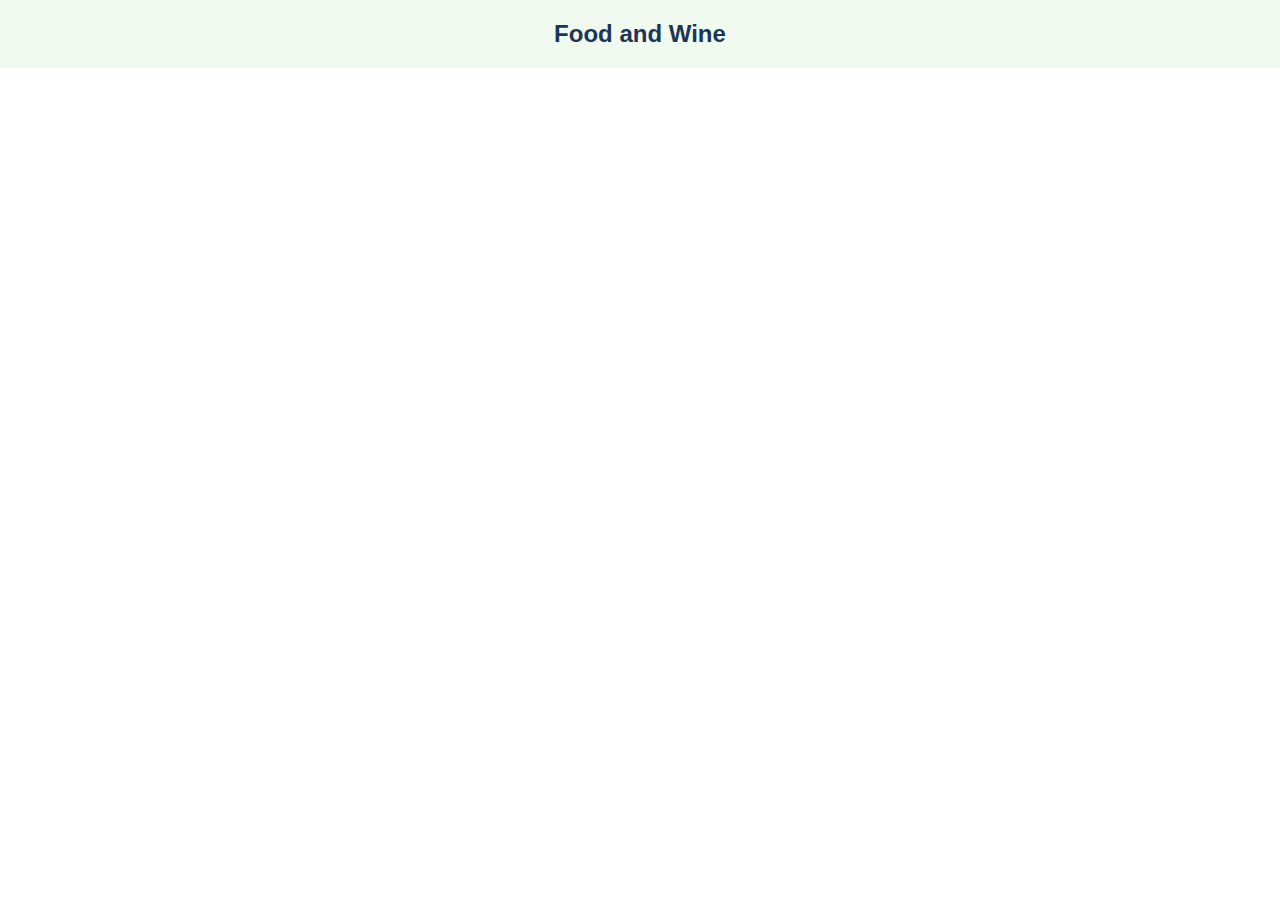
==== dining.html @ 67ab6554 "Completed styling for Long Island homepage" ====
<!DOCTYPE html>
<html>
    <head>
        <link rel="stylesheet" href="styles.css">
    </head>
    <body>
        <div class="activity-page" id="dining-page">
            <h2>Food and Wine</h2>
        </div>
    </body>
</html>
---- styles.css ----
body {
    text-align: center;
    font-family: Arial, Helvetica, sans-serif;
    margin: 0;
}

#hero-section {
    background-image: url("images/small-sunset.jpg");
    background-size: cover;
    height: 400px;
    margin: 0 auto;
    display: flex;
    flex-direction: column;
    justify-content: center;
    align-items: center;
    color: white;
}

#hero-title {
    background: rgba(0, 0, 0, 0.5);
    border-radius: 10px;
    padding: 10px 20px;
    margin-top: -50px;
    margin-bottom: 12px;
    
}

#hero-caption {
    background: rgba(0, 0, 0, 0.5);
    border-radius: 10px;
    padding: 10px 20px;
    margin-top: 0;
}

#activity-section {
    margin: 0 auto;
    background: #F1FAEE;
    display: flex;
    flex-direction: column;
    justify-content: space-around;
    color: #1D3557;

}

#activity-heading {
    padding-top: 20px;
}

#activity-info {
    margin: -10px auto 20px auto;
}

#activity-container {
    display: flex;
    flex-direction: row;
    justify-content: space-around;
    padding: 20px;
}

.activity {
    display: flex;
    flex-direction: column;
    align-items: center;
    width: 300px;
}

.activity-photo {
    width: 150px;
    height: 150px;
    border-radius: 50%;
    transition-duration: 0.5s;
}

.activity-photo:hover {
    border-radius: 10px;
    width: 170px;
    height: 170px;
}

.activity-title {
    margin: 20px auto 0 auto;
    background: #F1FAEE;
    padding: 6px 10px;
    border-radius: 10px;
    transition-duration: 0.2s;
}

.activity-title:hover {
    background: #D1D9CE;
}

.activity-desc {
    margin: 5px auto 20px auto ;
}

#guide-section {
    background: #A8DADC;
    margin: 0 auto;
    display: flex;
    justify-content: center;
}

#guide-card {
    width: 450px;
    display: flex;
    flex-direction: row;
    justify-content: space-around;
    align-items: center;
    margin: 50px auto;
    padding: 15px 20px;
    background: #F1FAEE;
    color: #1D3557;
    border-bottom: 6px solid #1D3557;

    border-radius: 10px;
}

#guide-photo {
    width: 200px;    
    border-radius: 10px;
}

#guide-text {
    width: 220px;
}

.italic-text {
    font-style: italic;
}

a {
    color: #1D3557;
}

.activity-page {
    background: #F1FAEE; 
    color: #1D3557;
    margin: 0;
    display: flex;
    justify-content: center;
}
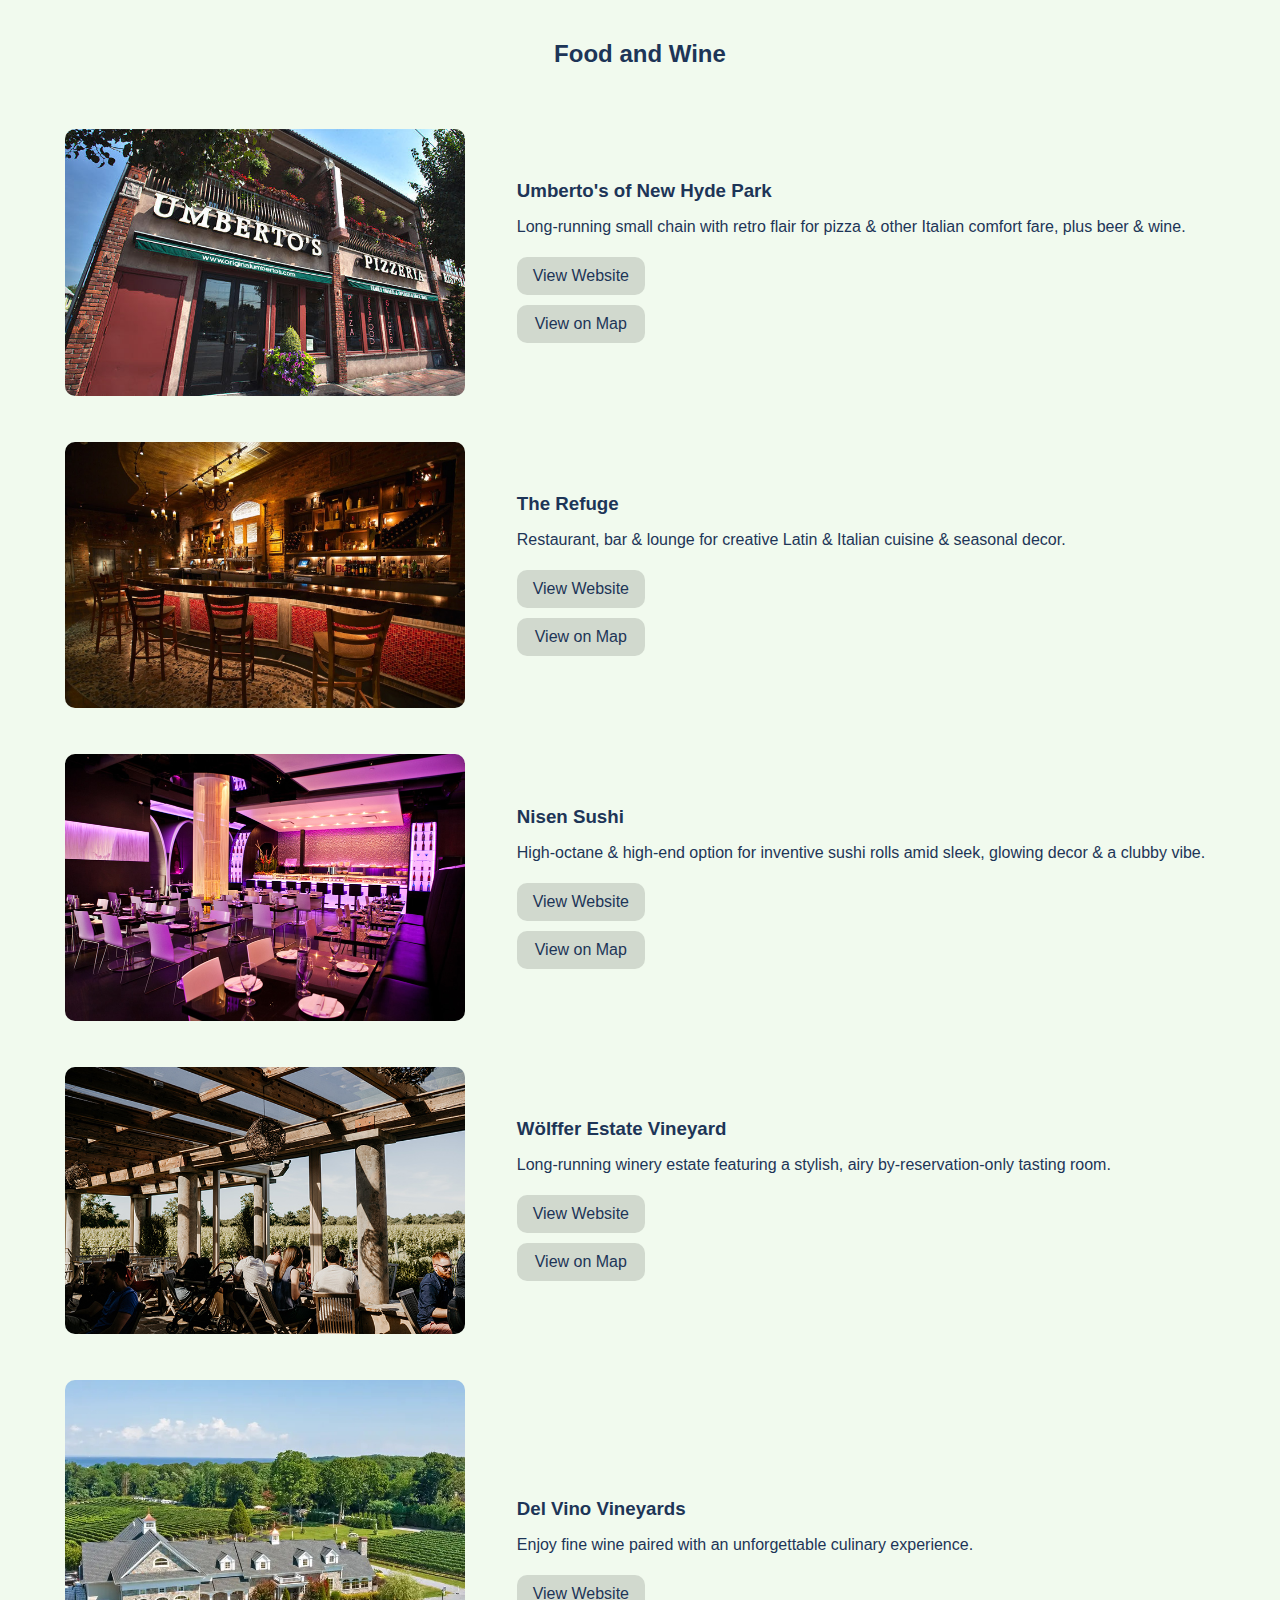
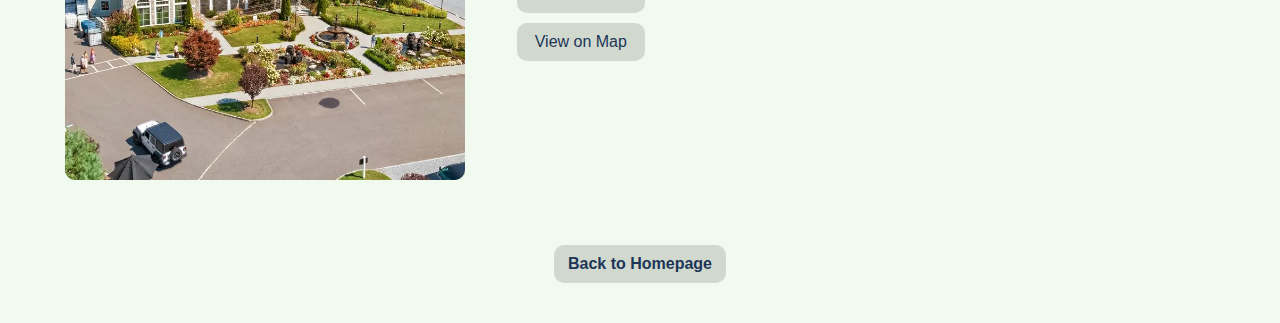
==== commit 1ffc103b: "Completed activity pages" ====
--- a/dining.html
+++ b/dining.html
@@ -5,7 +5,71 @@
     </head>
     <body>
         <div class="activity-page" id="dining-page">
-            <h2>Food and Wine</h2>
+            <h2 class="activity-page-heading">Food and Wine</h2>
+            <table>
+
+                <tr>
+                    <td><img class="activity-card-img" src="images/umbertos.jpg"></td>
+                    <td class="activity-card-info">
+                        <div class="activity-card-text">
+                            <h3 class="activity-name">Umberto's of New Hyde Park</h3>
+                            <p>Long-running small chain with retro flair for pizza & other Italian comfort fare, plus beer & wine.</p>
+                            <a class="link-btn" href="https://www.umbertosfamily.com" target="_blank">View Website</a>
+                            <a class="link-btn" href="https://goo.gl/maps/SQy1AnGGXrcg4Vjc6?coh=178572&entry=tt" target="_blank">View on Map</a>
+                        </div>
+                    </td>
+                </tr>
+
+                <tr>
+                    <td><img class="activity-card-img" src="images/refuge.jpg"></td>
+                    <td class="activity-card-info">
+                        <div class="activity-card-text">
+                            <h3 class="activity-name">The Refuge</h3>
+                            <p>Restaurant, bar & lounge for creative Latin & Italian cuisine & seasonal decor.</p>
+                            <a class="link-btn" href="https://www.refuge110.com" target="_blank">View Website</a>
+                            <a class="link-btn" href="https://goo.gl/maps/8uiyKGxFpysPPK176?coh=178572&entry=tt" target="_blank">View on Map</a>
+                        </div>
+                    </td>
+                </tr>
+
+                <tr>
+                    <td><img class="activity-card-img" src="images/nisen.jpg"></td>
+                    <td class="activity-card-info">
+                        <div class="activity-card-text">
+                            <h3 class="activity-name">Nisen Sushi</h3>
+                            <p>High-octane & high-end option for inventive sushi rolls amid sleek, glowing decor & a clubby vibe.</p>
+                            <a class="link-btn" href="https://nisensushi.com" target="_blank">View Website</a>
+                            <a class="link-btn" href="https://goo.gl/maps/pTuqfUQCyecnUqN79?coh=178572&entry=tt" target="_blank">View on Map</a>
+                        </div>
+                    </td>
+                </tr>
+
+                <tr>
+                    <td><img class="activity-card-img" src="images/wolffer.jpeg"></td>
+                    <td class="activity-card-info">
+                        <div class="activity-card-text">
+                            <h3 class="activity-name">Wölffer Estate Vineyard</h3>
+                            <p>Long-running winery estate featuring a stylish, airy by-reservation-only tasting room.</p>
+                            <a class="link-btn" href="https://www.wolffer.com" target="_blank">View Website</a>
+                            <a class="link-btn" href="https://goo.gl/maps/Q1HLchx1S69SWNQb6?coh=178572&entry=tt" target="_blank">View on Map</a>
+                        </div>
+                    </td>
+                </tr>
+
+                <tr>
+                    <td><img class="activity-card-img" src="images/del-vino.jpg"></td>
+                    <td class="activity-card-info">
+                        <div class="activity-card-text">
+                            <h3 class="activity-name">Del Vino Vineyards</h3>
+                            <p>Enjoy fine wine paired with an unforgettable culinary experience.</p>
+                            <a class="link-btn" href="https://www.delvinovineyards.com" target="_blank">View Website</a>
+                            <a class="link-btn" href="https://goo.gl/maps/wKKgGSdYbNysUtWn7?coh=178572&entry=tt" target="_blank">View on Map</a>
+                        </div>
+                    </td>
+                </tr>
+
+            </table>
+            <h4 class="back-btn"><a href="index.html">Back to Homepage</h4></a>
         </div>
     </body>
 </html>--- a/styles.css
+++ b/styles.css
@@ -55,6 +55,8 @@
     flex-direction: row;
     justify-content: space-around;
     padding: 20px;
+    margin: auto 30px;
+
 }
 
 .activity {
@@ -62,6 +64,8 @@
     flex-direction: column;
     align-items: center;
     width: 300px;
+    margin: auto 30px;
+
 }
 
 .activity-photo {
@@ -130,6 +134,7 @@
 
 a {
     color: #1D3557;
+    text-decoration: none;
 }
 
 .activity-page {
@@ -137,5 +142,86 @@
     color: #1D3557;
     margin: 0;
     display: flex;
-    justify-content: center;
+    flex-direction: column;
+    justify-content: center;
+}
+
+.activity-page-heading {
+    margin: 40px auto 20px;
+}
+
+.activity-card {
+    display: flex;
+    margin: 30px auto;
+}
+
+.activity-card-img {
+    width: 400px;
+    border-radius: 10px;
+}
+
+.activity-card-info {
+    text-align: left;
+    display: flex;
+    flex-direction: column;
+    align-items: left;
+    justify-content: center;
+    margin: 20px 30px;
+}
+
+.activity-card-text {
+    text-align: left;
+    display: flex;
+    flex-direction: column;
+    align-items: left;
+    justify-content: center;
+}
+
+.activity-name {
+    margin: 0;
+}
+
+.link-btn {
+    background-color: #D1D9CE;
+    width: 100px;
+    display: flex;
+    flex-direction: row;
+    justify-content: center;
+    margin: 5px 0;
+    padding: 10px 14px;
+    border-radius: 10px;
+    transition-duration: 0.3s;
+}
+
+.link-btn:hover {
+    background: #A8DADC;
+}
+
+.back-btn {
+    background-color: #D1D9CE;
+    width: auto;
+    margin: 20px auto 40px;
+    padding: 10px 14px;
+    border-radius: 10px;
+    transition-duration: 0.3s;
+}
+
+.back-btn:hover {
+    background: #A8DADC;
+}
+
+table {
+    display: flex;
+    justify-content: center;
+    margin: 0 30px;
+}
+
+tr {
+    display: flex;
+    margin: 40px auto;
+}
+
+td {
+    margin: 0 20px;
+    max-width: 700px;
 }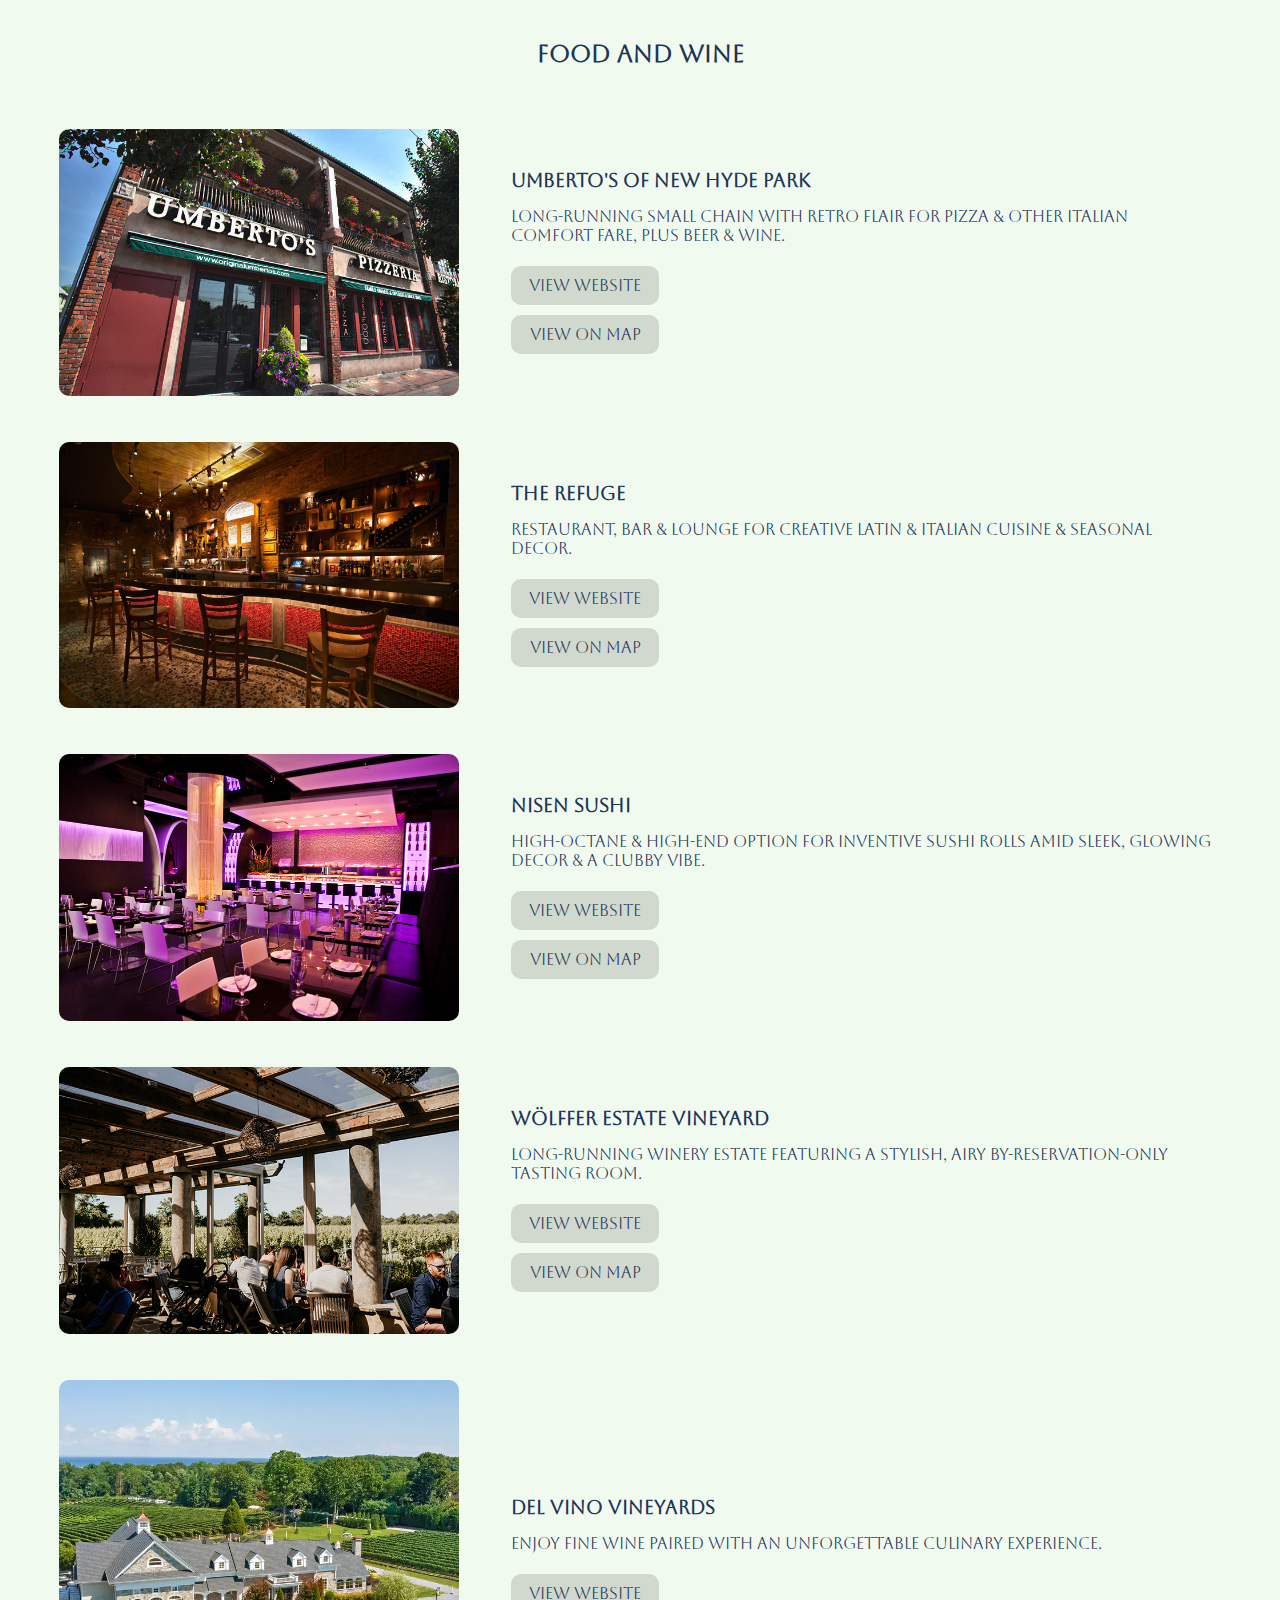
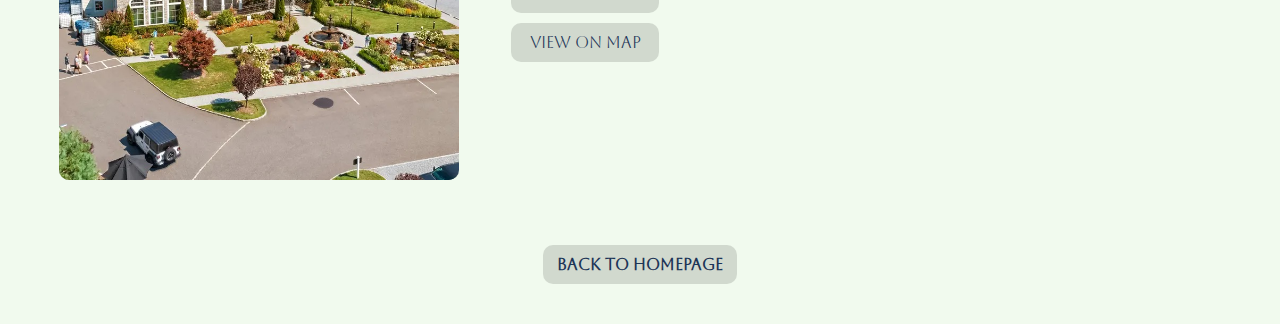
==== commit 85f0839a: "Styling finalized" ====
--- a/dining.html
+++ b/dining.html
@@ -2,6 +2,9 @@
 <html>
     <head>
         <link rel="stylesheet" href="styles.css">
+        <link rel="preconnect" href="https://fonts.googleapis.com">
+        <link rel="preconnect" href="https://fonts.gstatic.com" crossorigin>
+        <link href="https://fonts.googleapis.com/css2?family=Aboreto&display=swap" rel="stylesheet">
     </head>
     <body>
         <div class="activity-page" id="dining-page">
--- a/styles.css
+++ b/styles.css
@@ -1,7 +1,8 @@
 body {
     text-align: center;
-    font-family: Arial, Helvetica, sans-serif;
+    /* font-family: Arial, Helvetica, sans-serif; */
     margin: 0;
+    font-family: 'Aboreto', cursive;
 }
 
 #hero-section {
@@ -13,7 +14,7 @@
     flex-direction: column;
     justify-content: center;
     align-items: center;
-    color: white;
+    color: #F1FAEE;
 }
 
 #hero-title {
@@ -105,7 +106,7 @@
 }
 
 #guide-card {
-    width: 450px;
+    width: 520px;
     display: flex;
     flex-direction: row;
     justify-content: space-around;
@@ -125,7 +126,7 @@
 }
 
 #guide-text {
-    width: 220px;
+    width: 250px;
 }
 
 .italic-text {
@@ -183,7 +184,7 @@
 
 .link-btn {
     background-color: #D1D9CE;
-    width: 100px;
+    width: 120px;
     display: flex;
     flex-direction: row;
     justify-content: center;
